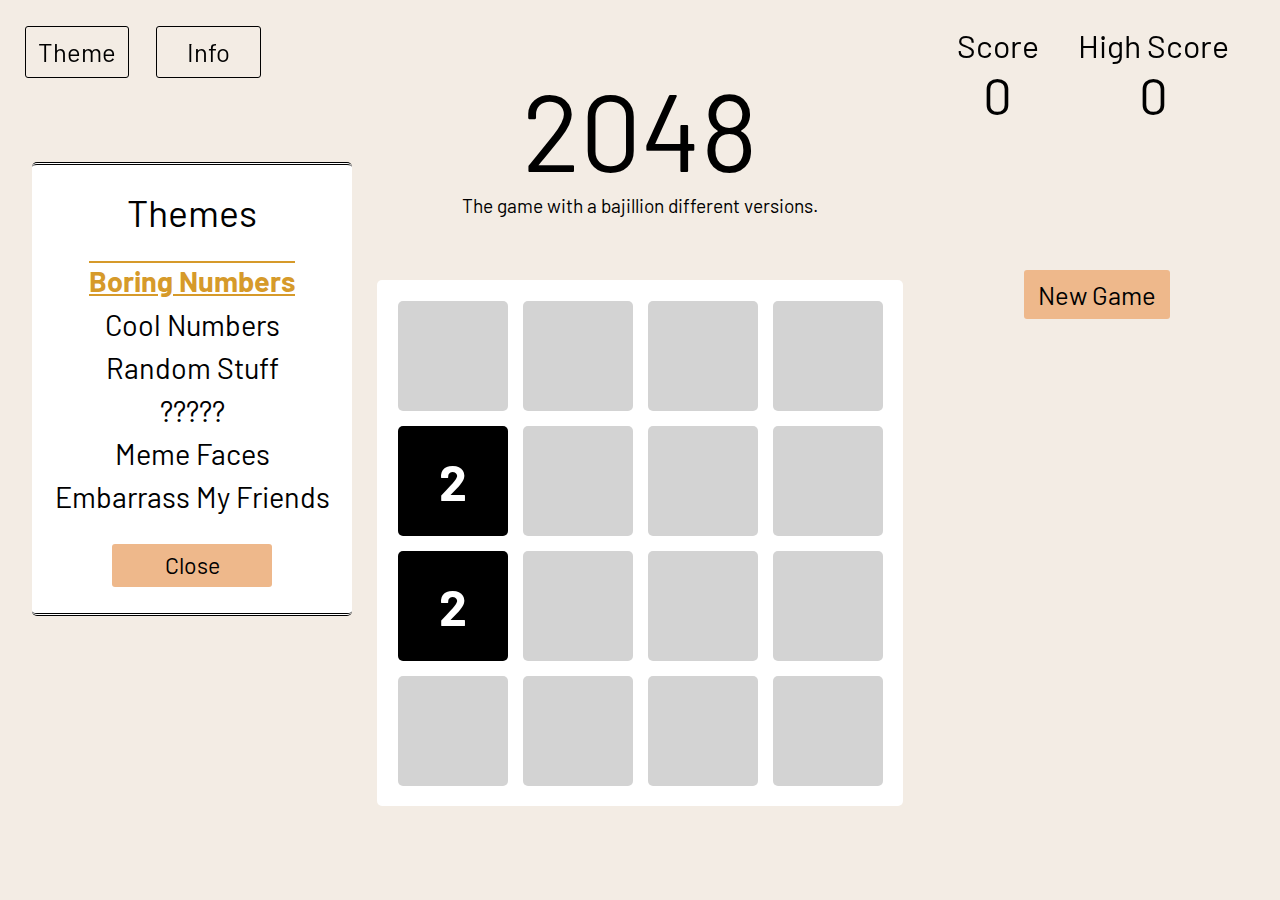
==== index.html @ 92eea63f "renamed to index" ====
<!DOCTYPE html>
<html>
    <head>
        <meta charset="utf-8">
        <title>2048</title>
        <link rel="stylesheet" href="2048-style.css">
        <link href="https://fonts.googleapis.com/css2?family=Barlow:wght@300&display=swap" rel="stylesheet">
        <link href="https://fonts.googleapis.com/css2?family=Bad+Script&family=Caveat&family=Cutive+Mono&family=Dancing+Script&family=Flamenco&family=Josefin+Slab&family=Permanent+Marker&family=Quicksand:wght@300;400&family=Shadows+Into+Light&display=swap" rel="stylesheet">
    </head>
    <body>

        <div id="bar">
            <div class="button1" id="theme-button">
                Theme
            </div>
            <div class="button1" id="info">
                Info
            </div>
            <div class="score-container">
                <div class="score-title">Score</div> <span id="score">0</span>
            </div>
            <div class="highscore-container">
                <div class="highscore-title">High Score</div> <span id="highscore">0</span>
            </div>
        </div>

        <div id="mid">
            <div id="title">
                2048
            </div>
            <div id="sub">The game with a bajillion different versions.</div>
            <div class="button2" id="new-game">New Game</div>

            <div id="result">
                <div id="winlose">Filler text!</div>
                <div class="button2" id="play-again">Play Again</div>
                <div class="button2" id="keep-going">Keep Going</div>
            </div>

            <div class="grid"></div>
        </div>

        <div id="themes">
            <div id="themes-title">Themes</div>
            <div class="mode" id="boring">Boring Numbers</div>
            <div class="mode" id="gray">Cool Numbers</div>
            <div class="mode" id="random">Random Stuff</div>
            <div class="mode" id="q">?????</div>
            <div class="mode" id="faces">Meme Faces</div>
            <div class="mode" id="ann">Embarrass My Friends</div>
            <div class="button2 close">Close</div>
        </div>

        <div id="info-box">
            <div id="info-title">Info</div>
            <div>Use the arrow keys or WASD to move & merge tiles. Get 2048 to win. <hr>This is obviously based on the original 2048 game, except it looks cooler. (jk)</div>
            <div class="button2 close">Close</div>
        </div>

        <!-- Optional JavaScript -->
        <!-- jQuery first, then Popper.js, then Bootstrap JS -->
        <script src="https://ajax.googleapis.com/ajax/libs/jquery/3.4.1/jquery.min.js"></script>
        <script src="https://cdn.jsdelivr.net/npm/popper.js@1.16.0/dist/umd/popper.min.js" integrity="sha384-Q6E9RHvbIyZFJoft+2mJbHaEWldlvI9IOYy5n3zV9zzTtmI3UksdQRVvoxMfooAo" crossorigin="anonymous"></script>
        <script src="https://stackpath.bootstrapcdn.com/bootstrap/4.5.0/js/bootstrap.min.js" integrity="sha384-OgVRvuATP1z7JjHLkuOU7Xw704+h835Lr+6QL9UvYjZE3Ipu6Tp75j7Bh/kR0JKI" crossorigin="anonymous"></script>
        <script src="2048App.js" charset="utf-8"></script>
    </body>
</html>
---- 2048-style.css ----
body {
    background: rgb(243, 236, 228);
    font-family: "Barlow", sans-serif;
    font-size: 2.5vw;
}

#title{
    font-size: 8.5vw;
    text-align: center;
    margin: 5%;
    margin-bottom: 0%;
}

#sub{
    font-size: 1.5vw;
    text-align: center;
    margin-bottom: 5%;
}

#bar{
    position: fixed;
    top: 2vw;
    left: 1vw;
    width: 95vw;
    display: flex;
    justify-content: space-between;
    align-content: center;
}

.button1{
    border: 1px solid black;
    border-radius: 3px;
    font-size: 2vw;
}

.button1:hover{
    cursor: pointer;
}

.button1:active{
    background-color: rgba(172, 159, 154, 0.651);
}

.button2{
    font-size: 2vw;
    border-radius: 3px;
    background-color: rgb(238, 184, 139);
}

.button2:hover{
    cursor: pointer;
}

.button2:active{
    background-color: rgb(226, 160, 110);
}

#theme-button{
    position: relative;
    left: 1%;
    padding-top: .8%;
    width: 8vw;
    height: 3.2vw;
    text-align: center;
    align-self: flex-start;
}

#info{
    position: relative;
    left: -18%;
    padding-top: .8%;
    width: 8vw;
    height: 3.2vw;
    text-align: center;
}

.score-container{
    text-align: center;
    position: relative;
    left: 18%;
}

#score{
    font-size: 4vw;
}

.highscore-container{
    text-align: center;
}

#highscore{
    font-size: 4vw;
}

#new-game{
    padding: .7%;
    text-align: center;
    width: 10vw;
    height: auto;
    position: fixed;
    top: 30%;
    left: 80%;
}

@media (max-width: 1160px){
    #bar{position: absolute}
    #new-game{position: absolute}
}

#result{
    display: none;
    font-size: 60px;
    position: fixed;
    width: 500px;
    top: 50%;
    margin-top: -200px;
    left: 50vw;
    margin-left: -320px;
    background-color: rgb(255, 250, 245);
    border-radius: 5px;
    text-align: center;
    padding: 60px;
}

#play-again{
    width: 30%;
    padding: 1%;
    margin: 10% auto 5% auto;
}

#keep-going{
    width: 30%;
    padding: 1%;
    margin: 1% auto 0% auto;
}

#info-box{
    display: none;
    border-top: 3px double black;
    border-bottom: 3px double black;
    font-size: 80%;
    position: fixed;
    width: 22%;
    height: auto;
    top: 17%;
    left: 3%;
    line-height: 150%;
    background-color: rgb(255, 255, 255);
    border-radius: 5px;
    text-align: center;
    padding: 2% 1% 2% 1%;
}

#info-title{
    font-size: 130%;
    padding-bottom: 3%;
}

#themes{
    border-top: 3px double black;
    border-bottom: 3px double black;
    font-size: 90%;
    position: fixed;
    width: 25%;
    height: auto;
    top: 18%;
    left: 2.5%;
    line-height: 150%;
    background-color: rgb(255, 255, 255);
    border-radius: 5px;
    text-align: center;
    padding: 2% 0% 2% 0%;
}

#themes-title{
    font-size: 130%;
    padding-bottom: 8%;
}

.mode:hover{
    cursor: pointer;
    margin: auto;
}

#boring{
    color: rgb(214, 154, 42);
    font-weight: bolder;
    text-decoration: underline overline;
}

.close{
    font-size:80%;
    padding: 0%;
    width: 50%;
    margin: 8% auto 0% auto;
}

.grid {
    display: grid;
    grid-template-columns: repeat(4, 125px);
    grid-template-rows: repeat(4, auto);
    width: 500px;
    height: 500px;
    background: linear-gradient(white, white);
    align-items: center;
    justify-items: center;
    margin: auto;
    margin-bottom: 3%;
    border-radius: 5px;
    padding: 1%;
}

.grid div {
    color: rgba(255, 255, 255, 0);
    width: 110px;
    height: 110px;
    background: rgb(255, 248, 235);
    font-size: 50px;
    text-align: center;
    font-weight: bold;
    line-height: 110px;
    border-radius: 5px;
}
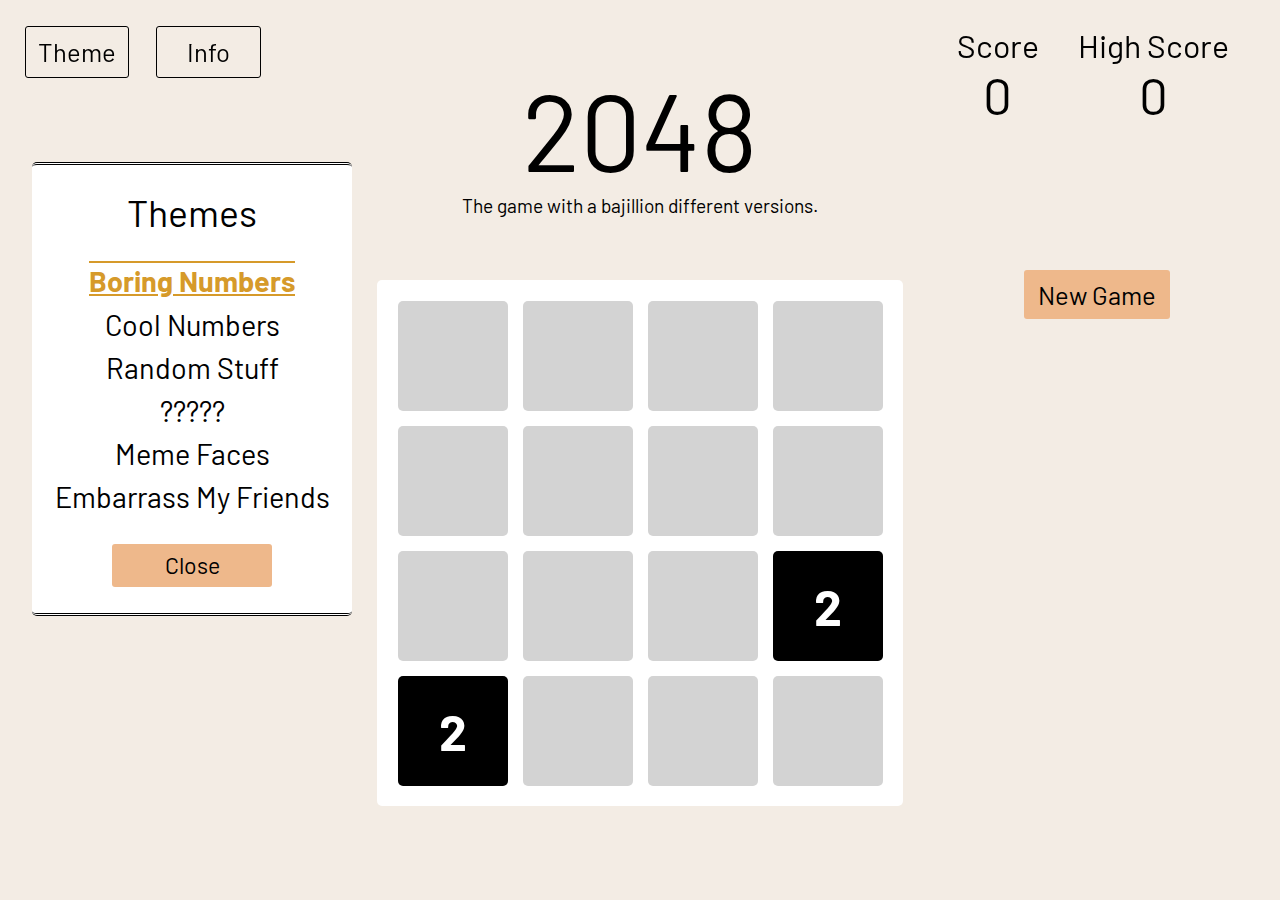
==== commit a54cce6e: "renamed again ok it should finally work this time" ====
--- a/index.html
+++ b/index.html
@@ -3,7 +3,7 @@
     <head>
         <meta charset="utf-8">
         <title>2048</title>
-        <link rel="stylesheet" href="2048-style.css">
+        <link rel="stylesheet" href="style.css">
         <link href="https://fonts.googleapis.com/css2?family=Barlow:wght@300&display=swap" rel="stylesheet">
         <link href="https://fonts.googleapis.com/css2?family=Bad+Script&family=Caveat&family=Cutive+Mono&family=Dancing+Script&family=Flamenco&family=Josefin+Slab&family=Permanent+Marker&family=Quicksand:wght@300;400&family=Shadows+Into+Light&display=swap" rel="stylesheet">
     </head>
@@ -62,6 +62,6 @@
         <script src="https://ajax.googleapis.com/ajax/libs/jquery/3.4.1/jquery.min.js"></script>
         <script src="https://cdn.jsdelivr.net/npm/popper.js@1.16.0/dist/umd/popper.min.js" integrity="sha384-Q6E9RHvbIyZFJoft+2mJbHaEWldlvI9IOYy5n3zV9zzTtmI3UksdQRVvoxMfooAo" crossorigin="anonymous"></script>
         <script src="https://stackpath.bootstrapcdn.com/bootstrap/4.5.0/js/bootstrap.min.js" integrity="sha384-OgVRvuATP1z7JjHLkuOU7Xw704+h835Lr+6QL9UvYjZE3Ipu6Tp75j7Bh/kR0JKI" crossorigin="anonymous"></script>
-        <script src="2048App.js" charset="utf-8"></script>
+        <script src="App.js" charset="utf-8"></script>
     </body>
 </html>
--- a/style.css
+++ b/style.css
@@ -0,0 +1,223 @@
+body {
+    background: rgb(243, 236, 228);
+    font-family: "Barlow", sans-serif;
+    font-size: 2.5vw;
+}
+
+#title{
+    font-size: 8.5vw;
+    text-align: center;
+    margin: 5%;
+    margin-bottom: 0%;
+}
+
+#sub{
+    font-size: 1.5vw;
+    text-align: center;
+    margin-bottom: 5%;
+}
+
+#bar{
+    position: fixed;
+    top: 2vw;
+    left: 1vw;
+    width: 95vw;
+    display: flex;
+    justify-content: space-between;
+    align-content: center;
+}
+
+.button1{
+    border: 1px solid black;
+    border-radius: 3px;
+    font-size: 2vw;
+}
+
+.button1:hover{
+    cursor: pointer;
+}
+
+.button1:active{
+    background-color: rgba(172, 159, 154, 0.651);
+}
+
+.button2{
+    font-size: 2vw;
+    border-radius: 3px;
+    background-color: rgb(238, 184, 139);
+}
+
+.button2:hover{
+    cursor: pointer;
+}
+
+.button2:active{
+    background-color: rgb(226, 160, 110);
+}
+
+#theme-button{
+    position: relative;
+    left: 1%;
+    padding-top: .8%;
+    width: 8vw;
+    height: 3.2vw;
+    text-align: center;
+    align-self: flex-start;
+}
+
+#info{
+    position: relative;
+    left: -18%;
+    padding-top: .8%;
+    width: 8vw;
+    height: 3.2vw;
+    text-align: center;
+}
+
+.score-container{
+    text-align: center;
+    position: relative;
+    left: 18%;
+}
+
+#score{
+    font-size: 4vw;
+}
+
+.highscore-container{
+    text-align: center;
+}
+
+#highscore{
+    font-size: 4vw;
+}
+
+#new-game{
+    padding: .7%;
+    text-align: center;
+    width: 10vw;
+    height: auto;
+    position: fixed;
+    top: 30%;
+    left: 80%;
+}
+
+@media (max-width: 1160px){
+    #bar{position: absolute}
+    #new-game{position: absolute}
+}
+
+#result{
+    display: none;
+    font-size: 60px;
+    position: fixed;
+    width: 500px;
+    top: 50%;
+    margin-top: -200px;
+    left: 50vw;
+    margin-left: -320px;
+    background-color: rgb(255, 250, 245);
+    border-radius: 5px;
+    text-align: center;
+    padding: 60px;
+}
+
+#play-again{
+    width: 30%;
+    padding: 1%;
+    margin: 10% auto 5% auto;
+}
+
+#keep-going{
+    width: 30%;
+    padding: 1%;
+    margin: 1% auto 0% auto;
+}
+
+#info-box{
+    display: none;
+    border-top: 3px double black;
+    border-bottom: 3px double black;
+    font-size: 80%;
+    position: fixed;
+    width: 22%;
+    height: auto;
+    top: 17%;
+    left: 3%;
+    line-height: 150%;
+    background-color: rgb(255, 255, 255);
+    border-radius: 5px;
+    text-align: center;
+    padding: 2% 1% 2% 1%;
+}
+
+#info-title{
+    font-size: 130%;
+    padding-bottom: 3%;
+}
+
+#themes{
+    border-top: 3px double black;
+    border-bottom: 3px double black;
+    font-size: 90%;
+    position: fixed;
+    width: 25%;
+    height: auto;
+    top: 18%;
+    left: 2.5%;
+    line-height: 150%;
+    background-color: rgb(255, 255, 255);
+    border-radius: 5px;
+    text-align: center;
+    padding: 2% 0% 2% 0%;
+}
+
+#themes-title{
+    font-size: 130%;
+    padding-bottom: 8%;
+}
+
+.mode:hover{
+    cursor: pointer;
+    margin: auto;
+}
+
+#boring{
+    color: rgb(214, 154, 42);
+    font-weight: bolder;
+    text-decoration: underline overline;
+}
+
+.close{
+    font-size:80%;
+    padding: 0%;
+    width: 50%;
+    margin: 8% auto 0% auto;
+}
+
+.grid {
+    display: grid;
+    grid-template-columns: repeat(4, 125px);
+    grid-template-rows: repeat(4, auto);
+    width: 500px;
+    height: 500px;
+    background: linear-gradient(white, white);
+    align-items: center;
+    justify-items: center;
+    margin: auto;
+    margin-bottom: 3%;
+    border-radius: 5px;
+    padding: 1%;
+}
+
+.grid div {
+    color: rgba(255, 255, 255, 0);
+    width: 110px;
+    height: 110px;
+    background: rgb(255, 248, 235);
+    font-size: 50px;
+    text-align: center;
+    font-weight: bold;
+    line-height: 110px;
+    border-radius: 5px;
+}
